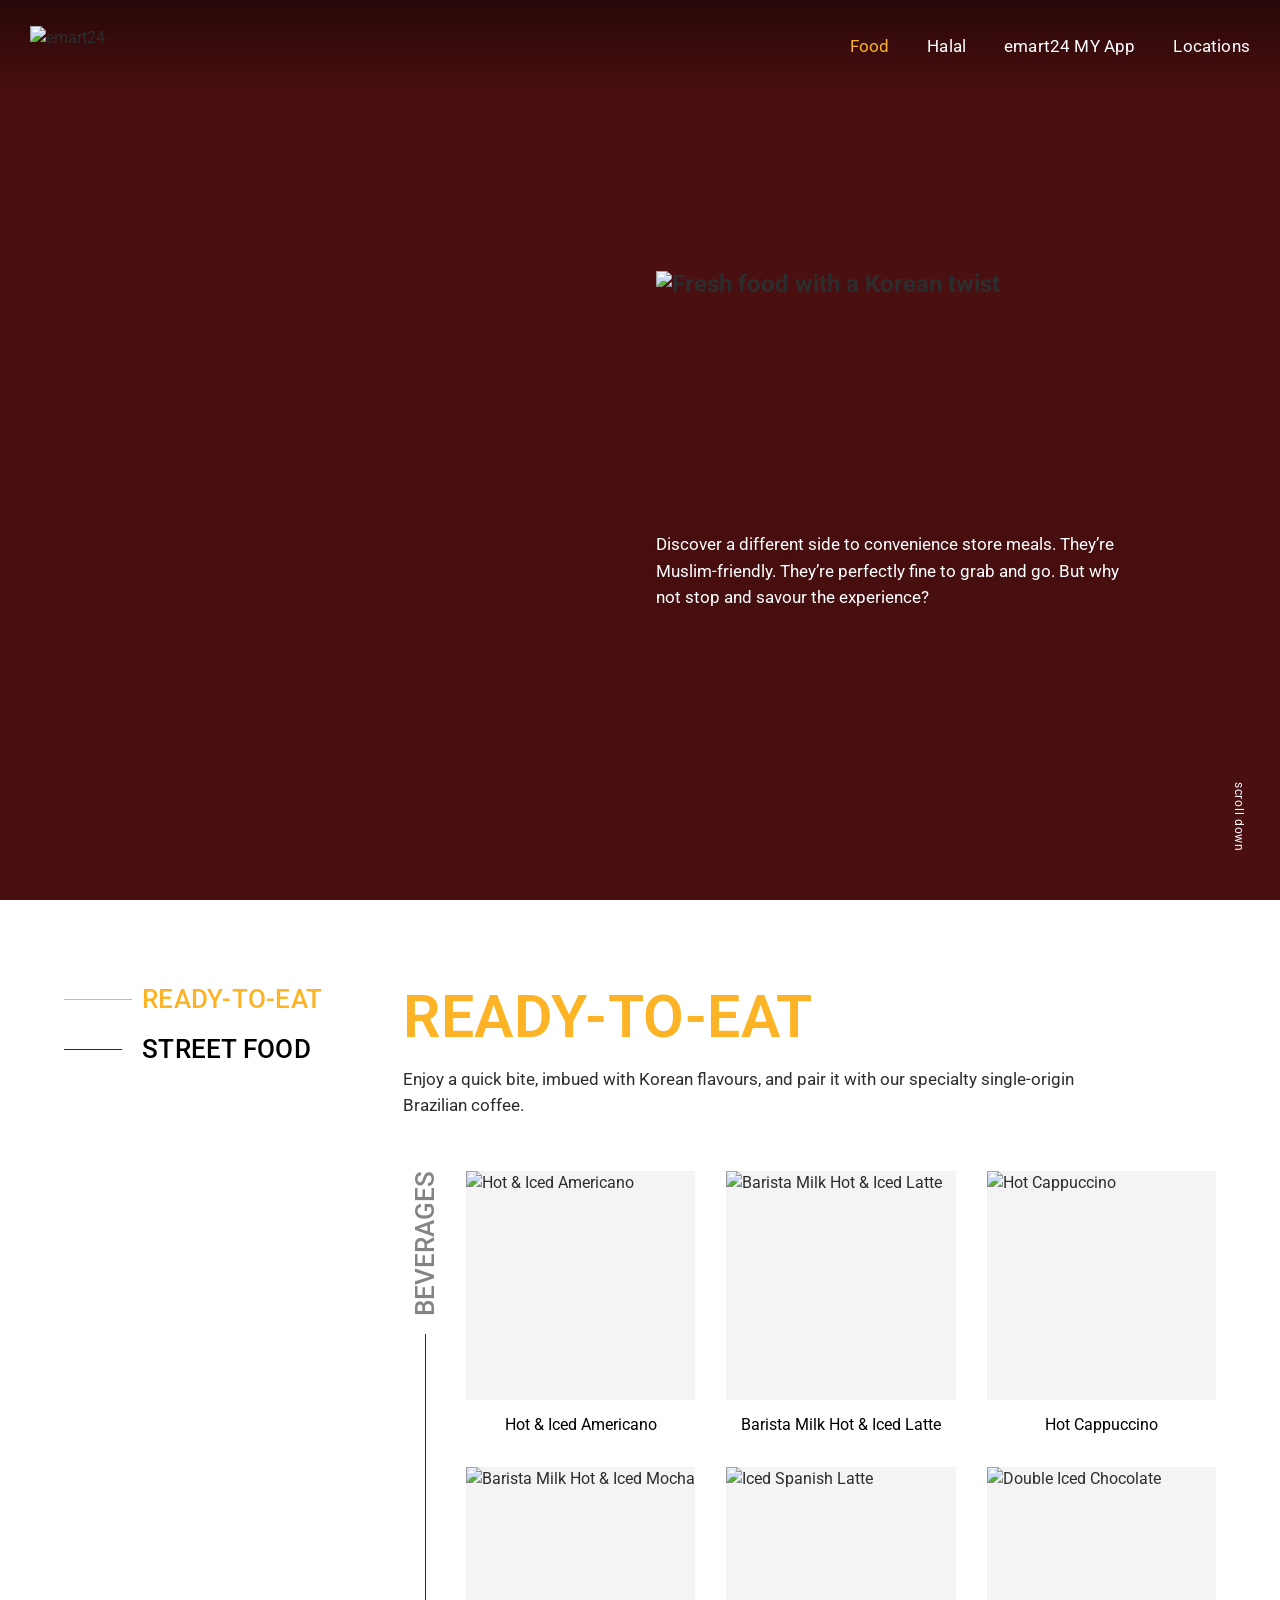
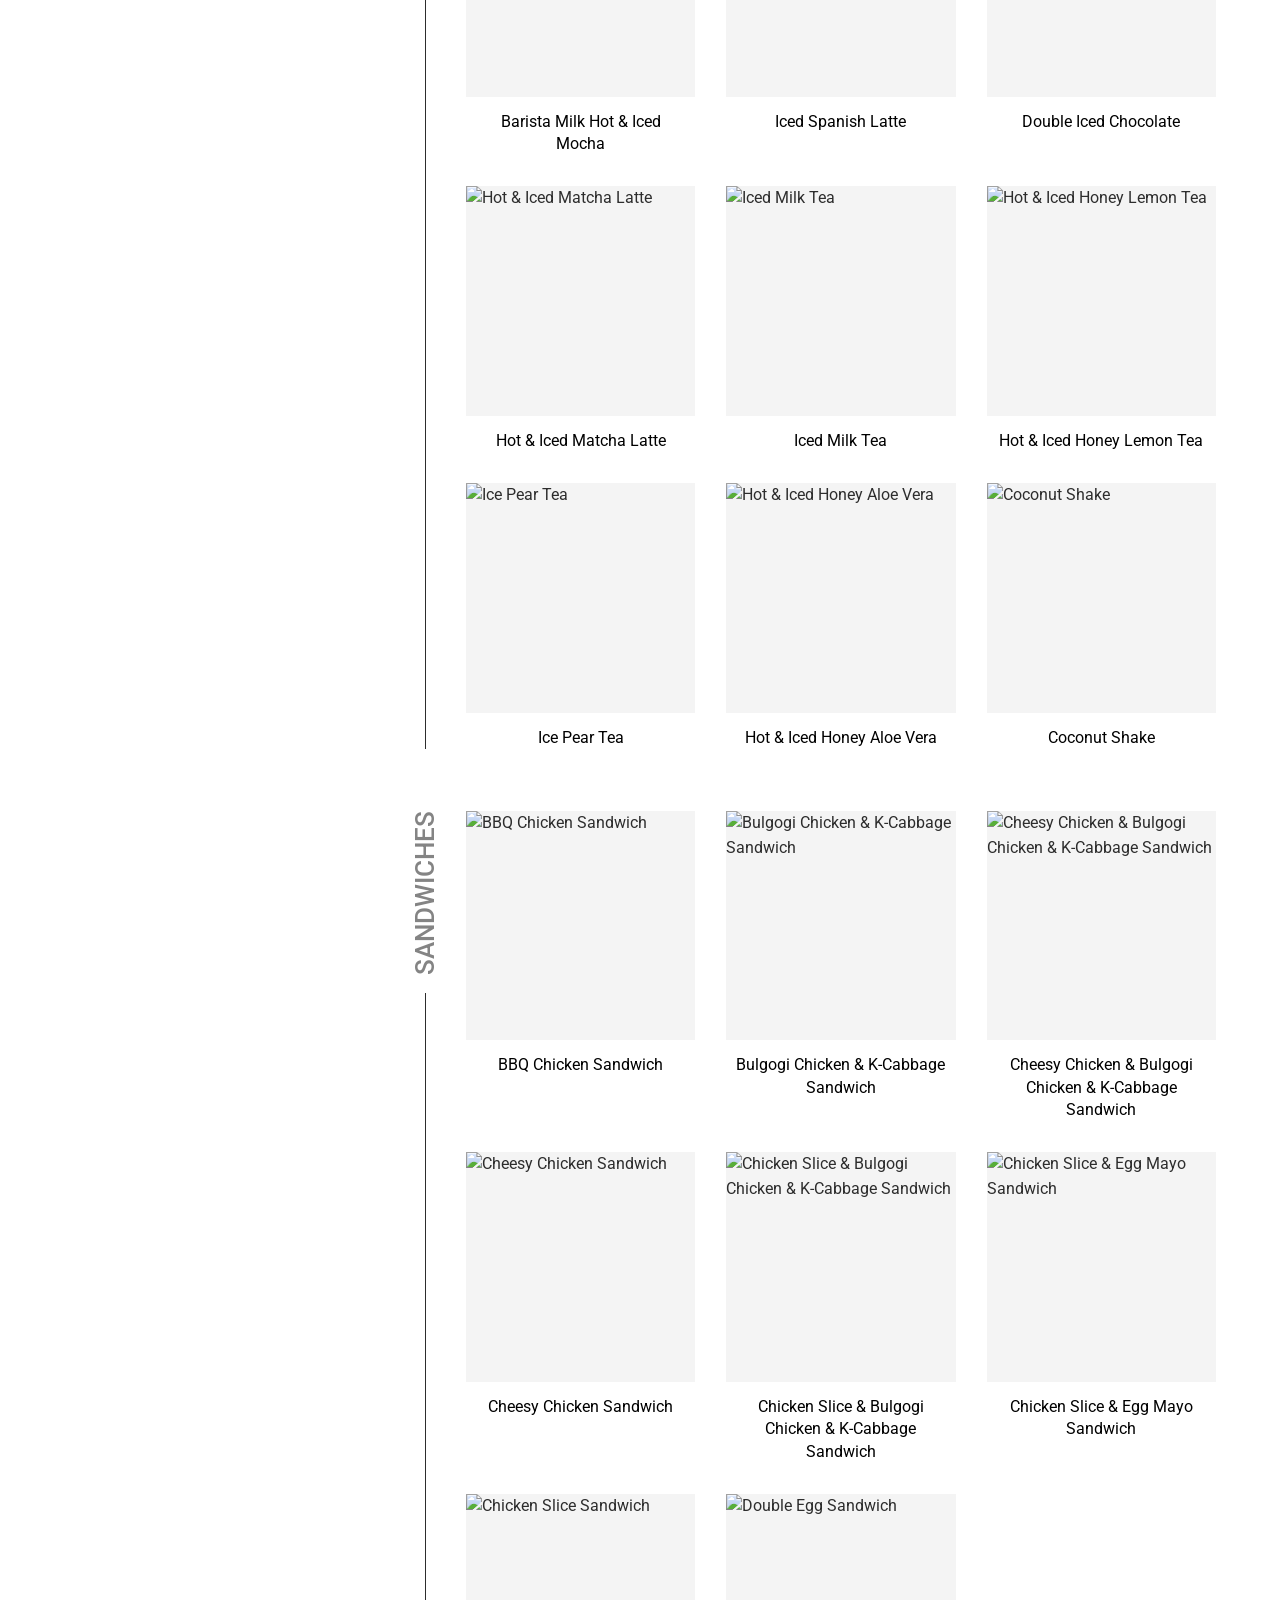
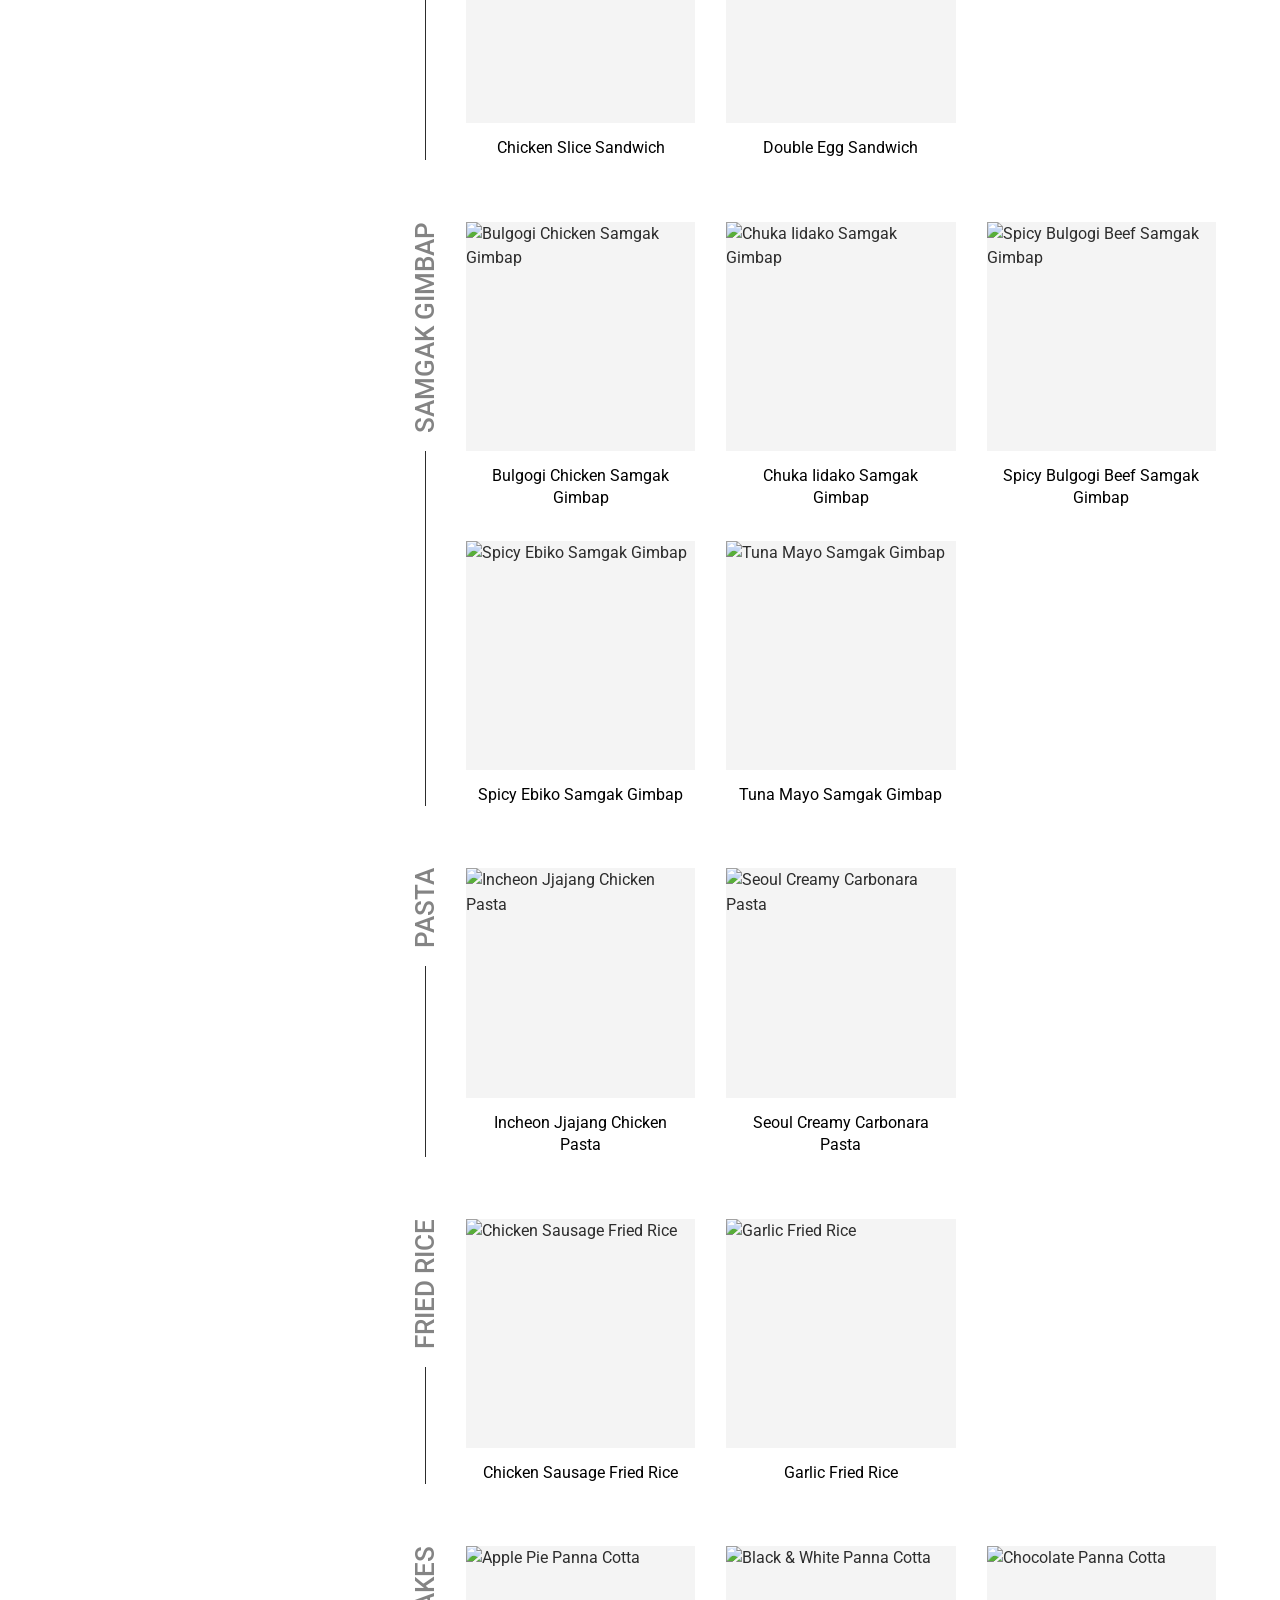
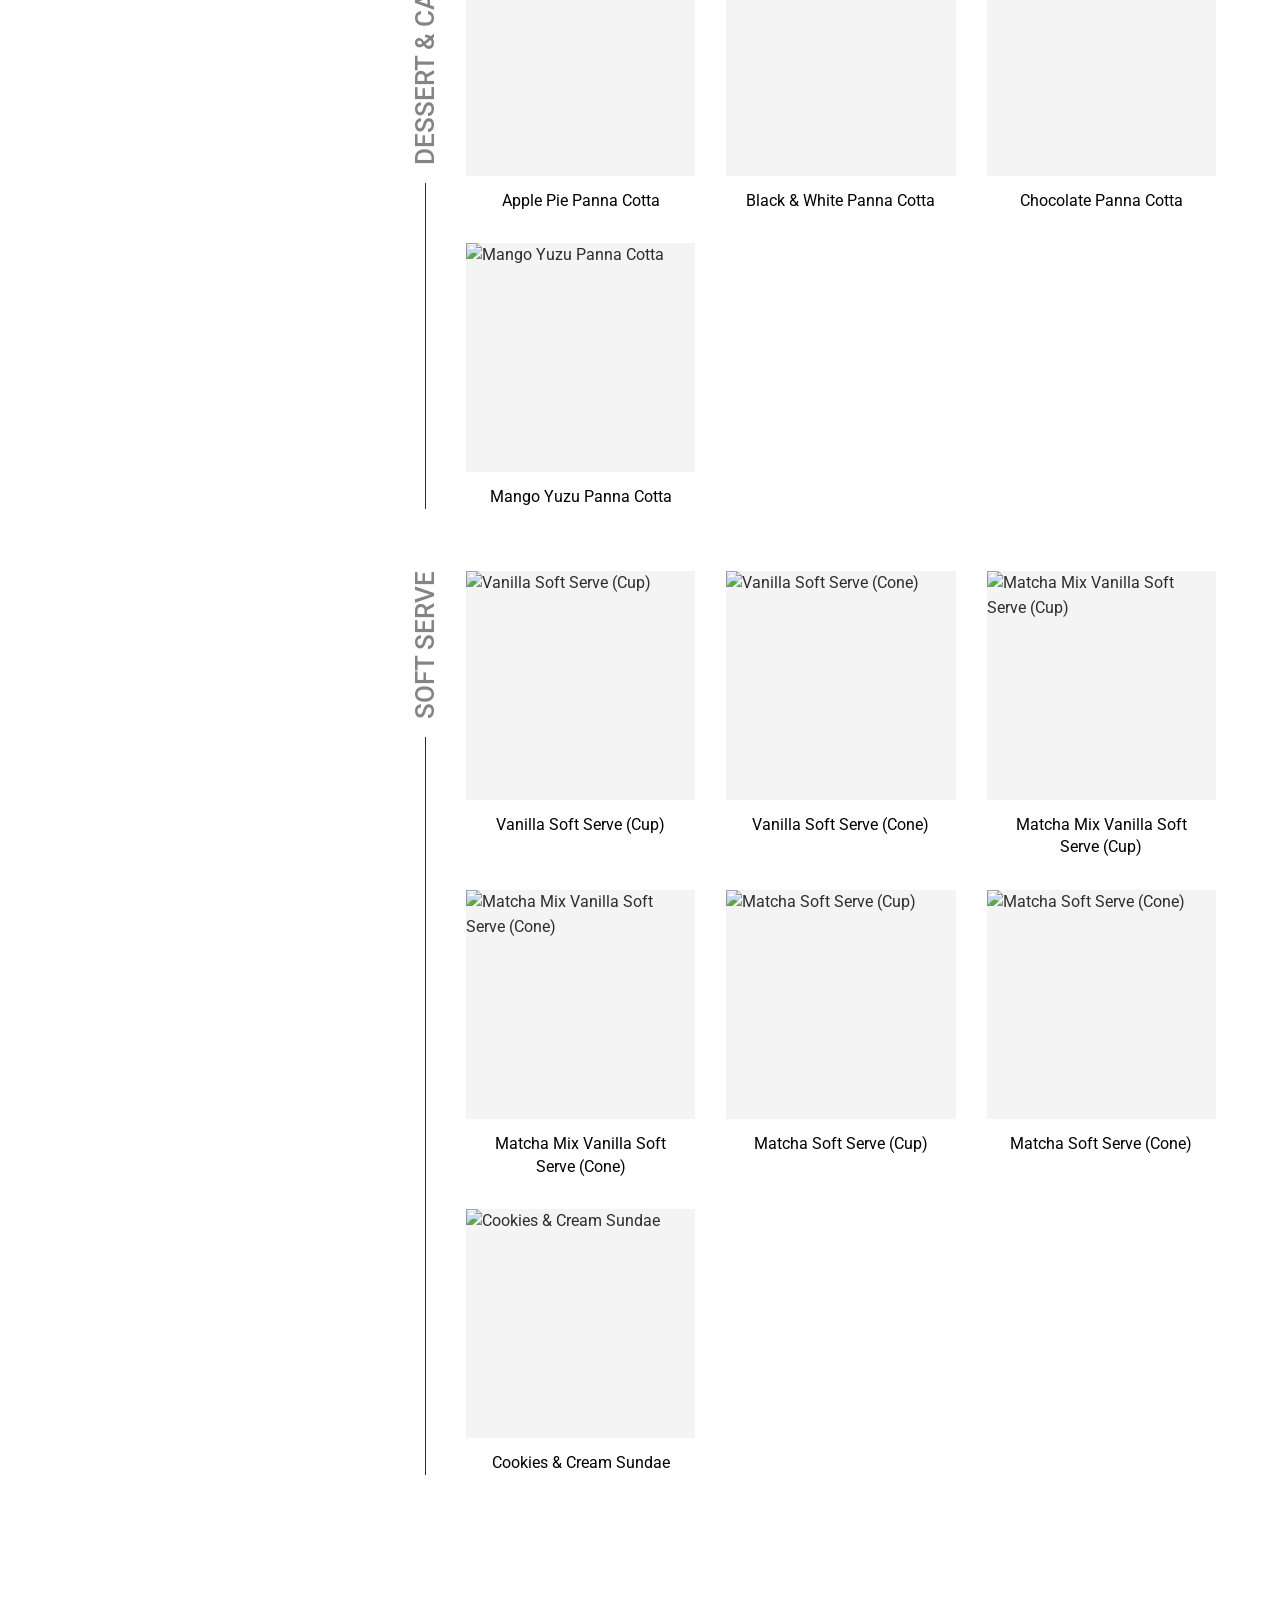
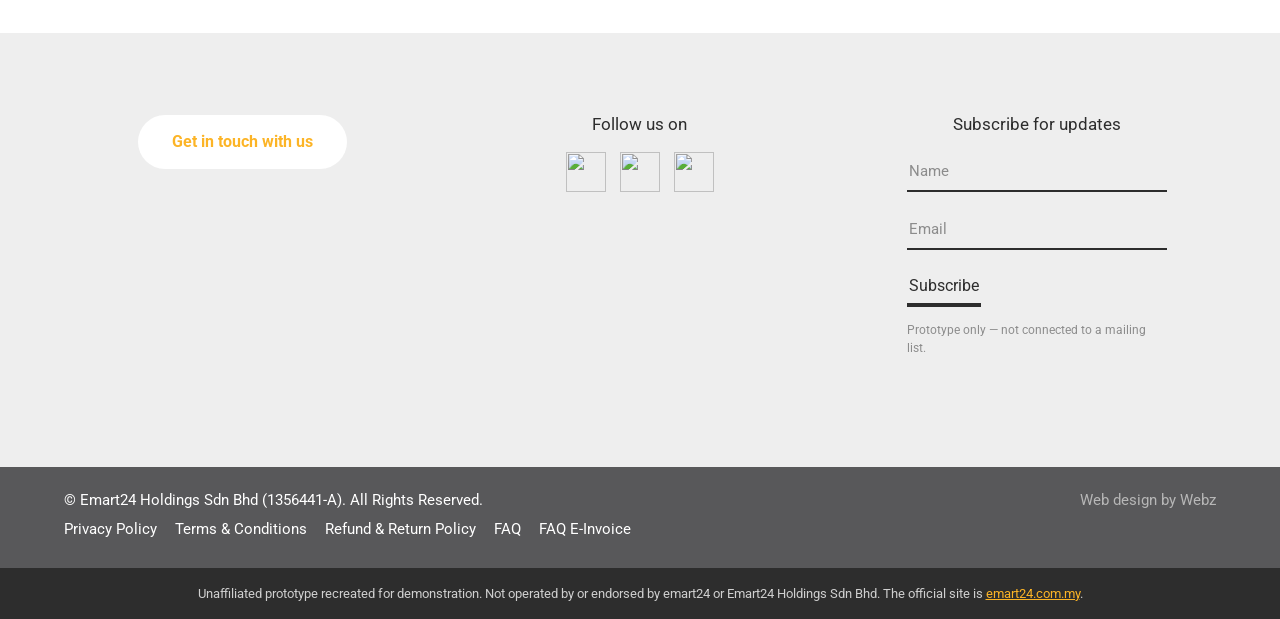
==== food.html @ 13242d99 "Add emart24 site code Four-page responsive recreation of emart24.com.my: home, food (ready-to-eat an" ====
<!DOCTYPE html>
<html lang="en">
<head>
<meta charset="utf-8">
<meta name="viewport" content="width=device-width, initial-scale=1">
<title>Food - emart24</title>
<meta name="description" content="emart24 Malaysia ready-to-eat and Korean street food menu.">
<meta name="robots" content="noindex, nofollow">
<link rel="icon" href="assets/logo.png">
<link rel="preconnect" href="https://fonts.googleapis.com">
<link rel="preconnect" href="https://fonts.gstatic.com" crossorigin>
<link href="https://fonts.googleapis.com/css2?family=Roboto:wght@300;400;500;700;900&display=swap" rel="stylesheet">
<link rel="stylesheet" href="styles.css">
</head>
<body>
<a class="sr-only" href="#main">Skip to content</a>

<header class="site-header">
  <div class="header-inner">
    <a class="brand" href="index.html" aria-label="emart24 home">
      <img src="assets/logo.png" alt="emart24" width="148" height="41">
    </a>
    <button class="nav-toggle" type="button" aria-expanded="false" aria-controls="primary-nav" aria-label="Menu">
      <span></span><span></span><span></span>
    </button>
    <nav class="main-nav" id="primary-nav" aria-label="Primary">
      <ul>
        <li><a href="food.html" aria-current="page">Food</a></li>
        <li><a href="halal.html">Halal</a></li>
        <li><a href="https://emart24.com.my/emart24-my-app/" target="_blank" rel="noopener">emart24 MY App</a></li>
        <li><a href="locations.html">Locations</a></li>
      </ul>
    </nav>
  </div>
</header>

<ul class="side-rail" aria-label="Company links">
  <li class="about"><a href="https://emart24.com.my/about/" target="_blank" rel="noopener" aria-label="About"></a><span class="rail-label" aria-hidden="true">About</span></li>
  <li class="press"><a href="https://emart24.com.my/press/" target="_blank" rel="noopener" aria-label="Press"></a><span class="rail-label" aria-hidden="true">Press</span></li>
  <li class="careers"><a href="https://emart24.com.my/careers/" target="_blank" rel="noopener" aria-label="Careers"></a><span class="rail-label" aria-hidden="true">Careers</span></li>
  <li class="contact"><a href="https://emart24.com.my/contact/" target="_blank" rel="noopener" aria-label="Contact"></a><span class="rail-label" aria-hidden="true">Contact</span></li>
  <li class="einvoice"><a href="https://emart24.com.my/faq-e-invoice/" target="_blank" rel="noopener" aria-label="FAQ E-Invoice"></a><span class="rail-label" aria-hidden="true">FAQ E-Invoice</span></li>
</ul>

<main id="main">
<section class="hero hero--inner hero--food" aria-label="Fresh food with a Korean twist">
  <div class="hero-bg" style="background-image:url('assets/food-inner-banner3.jpg')"></div>
  <div class="hero-copy shell">
    <div class="food-title">
      <h1><img src="assets/inner-title-korean-street-food.png" alt="Fresh food with a Korean twist" width="705" height="300"></h1>
      <p>Discover a different side to convenience store meals. They&rsquo;re Muslim-friendly. They&rsquo;re perfectly fine to grab and go. But why not stop and savour the experience?</p>
    </div>
  </div>
  <div class="scroll-hint" aria-hidden="true">
    <span>scroll down</span>
    <img src="assets/arrow-down.png" alt="" width="22">
  </div>

</section>
<div class="shell" data-food id="products">
  <div class="food-layout">
    <div class="food-tabs-rail" role="tablist" aria-label="Food categories"></div>
    <div class="food-panels"></div>
  </div>
</div>
</main>
<footer class="site-footer">
  <div class="shell">
    <div class="footer-top">
      <div class="footer-col">
        <a class="pill-link" href="https://emart24.com.my/contact/" target="_blank" rel="noopener">Get in touch with us</a>
      </div>
      <div class="footer-col">
        <h4>Follow us on</h4>
        <div class="social-row">
          <a href="https://www.facebook.com/emart24.my/" target="_blank" rel="noopener" aria-label="emart24 on Facebook"><img src="assets/icon-fb.png" alt="" width="40" height="40"></a>
          <a href="https://www.instagram.com/emart24.my/" target="_blank" rel="noopener" aria-label="emart24 on Instagram"><img src="assets/icon-insta.png" alt="" width="40" height="40"></a>
          <a href="https://www.tiktok.com/@emart24.my?lang=en" target="_blank" rel="noopener" aria-label="emart24 on TikTok"><img src="assets/icon-tiktok-1.png" alt="" width="40" height="40"></a>
        </div>
      </div>
      <div class="footer-col">
        <h4>Subscribe for updates</h4>
        <div class="subscribe">
          <form novalidate>
            <label class="sr-only" for="sub-name">Name</label>
            <input class="field" id="sub-name" name="name" type="text" placeholder="Name" autocomplete="name">
            <label class="sr-only" for="sub-email">Email</label>
            <input class="field" id="sub-email" name="email" type="email" placeholder="Email" autocomplete="email">
            <button type="submit">Subscribe</button>
          </form>
          <p class="footer-note">Prototype only — not connected to a mailing list.</p>
        </div>
      </div>
    </div>
  </div>
  <div class="footer-bottom">
    <div class="shell">
      <div>
        <p>&copy; Emart24 Holdings Sdn Bhd (1356441-A). All Rights Reserved.</p>
        <div class="footer-links">
        <a href="https://emart24.com.my/privacy-policy/" target="_blank" rel="noopener">Privacy Policy</a>
        <a href="https://emart24.com.my/terms-conditions/" target="_blank" rel="noopener">Terms & Conditions</a>
        <a href="https://emart24.com.my/refund-return-policy/" target="_blank" rel="noopener">Refund & Return Policy</a>
        <a href="https://emart24.com.my/faq/" target="_blank" rel="noopener">FAQ</a>
        <a href="https://emart24.com.my/faq-e-invoice/" target="_blank" rel="noopener">FAQ E-Invoice</a>
        </div>
      </div>
      <span class="credit">Web design by Webz</span>
    </div>
  </div>
</footer>

<div class="disclosure">
  Unaffiliated prototype recreated for demonstration. Not operated by or endorsed by emart24 or
  Emart24 Holdings Sdn Bhd. The official site is
  <a href="https://emart24.com.my/" target="_blank" rel="noopener">emart24.com.my</a>.
</div>

<button class="to-top" type="button" aria-label="Back to top">&#94;</button>

<script src="data.js"></script>
<script src="script.js"></script>
</body>
</html>
---- styles.css ----
/* ==========================================================================
   emart24 Malaysia — static prototype
   Palette and type sampled from emart24.com.my
   ========================================================================== */

:root {
  --yellow: #fcb426;
  --yellow-alt: #ffb81c;
  --ink: #2d2d2d;
  --grey: #58585a;
  --grey-mid: #8c8c8c;
  --grey-line: #e4e4e4;
  --grey-bg: #eee;
  --slate: #6e7a8c;
  --yellow-panel: #ffc412;
  --white: #fff;

  --header-h: 92px;
  --shell: 1208px;   /* 1152px content + 2x28px gutter, matching the source */
  --rail-w: 40px;

  --ease: cubic-bezier(0.22, 0.61, 0.36, 1);

  /* distance from shell content edge out to the viewport edge */
  --bleed: calc(max(0px, (100vw - var(--shell)) / 2) + 28px);
}

* { box-sizing: border-box; }

html { scroll-behavior: smooth; }

body {
  margin: 0;
  font-family: Roboto, "Helvetica Neue", Arial, sans-serif;
  font-size: 16px;
  line-height: 1.55;
  color: var(--ink);
  background: var(--white);
  -webkit-font-smoothing: antialiased;
  overflow-x: hidden;
}

img { max-width: 100%; display: block; }

a { color: inherit; text-decoration: none; }

h1, h2, h3, h4, h5 { margin: 0; font-weight: 700; line-height: 1.12; }

p { margin: 0 0 1.1em; }

.shell {
  width: 100%;
  max-width: var(--shell);
  margin: 0 auto;
  padding: 0 28px;
}

.sr-only {
  position: absolute;
  width: 1px; height: 1px;
  margin: -1px; padding: 0;
  overflow: hidden;
  clip: rect(0 0 0 0);
  white-space: nowrap;
  border: 0;
}

:focus-visible {
  outline: 3px solid var(--yellow);
  outline-offset: 3px;
}

/* ---------------------------------------------------------------- header -- */

.site-header {
  position: fixed;
  inset: 0 0 auto 0;
  z-index: 90;
  height: var(--header-h);
  display: flex;
  align-items: center;
  transition: background 0.3s var(--ease), height 0.3s var(--ease);
}

/* scrim so white nav stays legible on light photography */
.site-header::before {
  content: "";
  position: absolute;
  inset: 0;
  background: linear-gradient(180deg, rgba(0, 0, 0, 0.45), rgba(0, 0, 0, 0));
  opacity: 1;
  transition: opacity 0.3s var(--ease);
  pointer-events: none;
}

.site-header.is-stuck {
  height: 74px;
  background: linear-gradient(112deg, #9a9a9c 0%, var(--grey) 42%, #4c4c4e 100%);
  box-shadow: 0 2px 14px rgba(0, 0, 0, 0.18);
}

.site-header.is-stuck::before { opacity: 0; }

.header-inner {
  position: relative;
  width: 100%;
  max-width: 1360px;
  margin: 0 auto;
  padding: 0 30px;
  display: flex;
  align-items: center;
  justify-content: space-between;
  gap: 24px;
}

.brand { flex: none; }

.brand img {
  width: 148px;
  height: auto;
  transition: width 0.3s var(--ease);
}

.site-header.is-stuck .brand img { width: 124px; }

/* --- primary nav --- */

.nav-toggle {
  display: none;
  width: 46px; height: 46px;
  padding: 0;
  border: 0;
  border-radius: 6px;
  background: transparent;
  cursor: pointer;
}

.nav-toggle span {
  display: block;
  width: 24px; height: 2px;
  margin: 5px auto;
  background: var(--white);
  transition: transform 0.25s var(--ease), opacity 0.2s var(--ease);
}

.main-nav ul {
  display: flex;
  align-items: center;
  gap: 38px;
  margin: 0;
  padding: 0;
  list-style: none;
}

.main-nav a {
  display: inline-block;
  padding: 6px 0;
  color: var(--white);
  font-size: 17px;
  letter-spacing: 0.01em;
  transition: color 0.2s var(--ease);
}

.main-nav a:hover,
.main-nav a[aria-current="page"] { color: var(--yellow); }

/* ------------------------------------------------------------- side rail -- */

.side-rail {
  position: fixed;
  top: 50%;
  right: 22px;
  z-index: 85;
  transform: translateY(-50%);
  margin: 0;
  padding: 0;
  list-style: none;
}

.side-rail li { margin: 8px 0; }

.side-rail a {
  display: block;
  width: var(--rail-w);
  height: var(--rail-w);
  background-size: var(--rail-w) var(--rail-w);
  background-repeat: no-repeat;
  filter: drop-shadow(0 0 10px rgba(0, 0, 0, 0.2));
  transition: transform 0.2s var(--ease);
}

.side-rail a:hover { transform: scale(1.1); }

.side-rail .about a    { background-image: url("assets/icon-about-white.png"); }
.side-rail .press a    { background-image: url("assets/icon-menu-press.png"); }
.side-rail .careers a  { background-image: url("assets/icon-career-white.png"); }
.side-rail .contact a  { background-image: url("assets/icon-contact-white.png"); }
.side-rail .einvoice a { background-image: url("assets/icon-einvoice-white.png"); }

/* dark icon set once the rail sits over pale page body */
.side-rail.on-light .about a    { background-image: url("assets/icon-about-black.png"); }
.side-rail.on-light .press a    { background-image: url("assets/icon-menu-press-black.png"); }
.side-rail.on-light .careers a  { background-image: url("assets/icon-career-black.png"); }
.side-rail.on-light .contact a  { background-image: url("assets/icon-contact-black.png"); }
.side-rail.on-light .einvoice a { background-image: url("assets/icon-einvoice-black.png"); }

.side-rail .rail-label {
  position: absolute;
  right: calc(100% + 12px);
  top: 50%;
  transform: translateY(-50%);
  padding: 5px 11px;
  border-radius: 4px;
  background: rgba(45, 45, 45, 0.92);
  color: var(--white);
  font-size: 13px;
  white-space: nowrap;
  opacity: 0;
  pointer-events: none;
  transition: opacity 0.2s var(--ease);
}

.side-rail li { position: relative; }
.side-rail a:hover + .rail-label,
.side-rail a:focus-visible + .rail-label { opacity: 1; }

/* --------------------------------------------------------- scroll hint --- */

.scroll-hint {
  position: absolute;
  right: 30px;
  bottom: 34px;
  z-index: 6;
  display: flex;
  flex-direction: column;
  align-items: center;
  gap: 14px;
  color: var(--white);
}

.scroll-hint span {
  font-size: 12px;
  letter-spacing: 0.06em;
  writing-mode: vertical-rl;
}

.scroll-hint img {
  width: 22px;
  animation: nudge 1.9s var(--ease) infinite;
}

@keyframes nudge {
  0%, 100% { transform: translateY(0); }
  50%      { transform: translateY(9px); }
}

/* ------------------------------------------------------------------ hero -- */

.hero {
  position: relative;
  min-height: 100vh;
  display: flex;
  align-items: center;
  overflow: hidden;
  background: #4a0f10;
}

/* home: two-slide rotator */
.hero-slides { position: absolute; inset: 0; }

.hero-slide {
  position: absolute;
  inset: 0;
  background-position: center top;
  background-size: cover;
  background-repeat: no-repeat;
  opacity: 0;
  transition: opacity 0.9s var(--ease);
}

.hero-slide.is-active { opacity: 1; }

.hero-dots {
  position: absolute;
  left: 50%;
  bottom: 30px;
  z-index: 6;
  display: flex;
  gap: 10px;
  transform: translateX(-50%);
}

.hero-dots button {
  width: 11px; height: 11px;
  padding: 0;
  border: 2px solid rgba(255, 255, 255, 0.85);
  border-radius: 50%;
  background: transparent;
  cursor: pointer;
}

.hero-dots button[aria-selected="true"] { background: var(--yellow); border-color: var(--yellow); }

/* welcome strip under the home hero */
.welcome-strip {
  position: relative;
  background: var(--yellow);
  display: flex;
  align-items: flex-end;
  min-height: 96px;
}

.welcome-strip .shell {
  display: flex;
  align-items: center;
  gap: 26px;
  padding-bottom: 26px;
  min-width: 0;
}

.welcome-strip .store-anim {
  width: min(320px, 58%);
  margin-top: -74px;
  flex: none;
}

.welcome-strip .rule {
  width: 58px; height: 2px;
  background: var(--white);
  flex: none;
}

.welcome-strip p {
  margin: 0;
  color: var(--white);
  font-size: 17px;
  font-weight: 500;
}

/* inner-page heroes */
.hero--inner { min-height: 100vh; }

.hero--inner .hero-bg {
  position: absolute;
  inset: 0;
  background-position: center center;
  background-size: cover;
}

.hero-copy { position: relative; z-index: 4; width: 100%; min-width: 0; }

.hero--halal .hero-copy { padding-top: 12vh; }

.hero--halal .halal-mark { width: 108px; margin-bottom: 18px; }

.hero--halal h1 {
  color: var(--white);
  font-size: clamp(34px, 4.4vw, 58px);
  font-weight: 500;
  letter-spacing: 0.01em;
  text-transform: uppercase;
  text-shadow: 0 2px 18px rgba(0, 0, 0, 0.35);
}

.hero--halal h1 strong { font-weight: 700; display: block; }

.hero--food .hero-copy { display: flex; justify-content: flex-end; }

.hero--food .food-title { width: min(560px, 100%); min-width: 0; }

.hero--food .food-title img { width: auto; max-width: 100%; height: auto; margin-bottom: 22px; }

.hero--food .food-title p {
  max-width: 470px;
  color: var(--white);
  font-size: 17px;
  text-shadow: 0 1px 12px rgba(0, 0, 0, 0.4);
}

.hero--loc { min-height: 78vh; align-items: flex-end; }

.hero--loc .hero-copy { padding-bottom: 12vh; }

.hero--loc h1 {
  color: var(--white);
  font-size: clamp(38px, 5vw, 64px);
  text-transform: none;
  text-shadow: 0 2px 20px rgba(0, 0, 0, 0.4);
}

/* --------------------------------------------------------------- buttons -- */

.btn {
  display: inline-block;
  padding: 13px 30px;
  border: 2px solid var(--white);
  border-radius: 30px;
  background: transparent;
  color: var(--white);
  font-size: 15px;
  font-weight: 500;
  cursor: pointer;
  transition: background 0.22s var(--ease), color 0.22s var(--ease), border-color 0.22s var(--ease);
}

.btn:hover { background: var(--white); color: var(--ink); }

.btn--solid { background: var(--yellow); border-color: var(--yellow); color: var(--white); }
.btn--solid:hover { background: var(--white); border-color: var(--white); color: var(--yellow); }

.btn--dark { border-color: var(--ink); color: var(--ink); }
.btn--dark:hover { background: var(--ink); color: var(--white); }

/* ------------------------------------------------- home feature bands ---- */

.band {
  position: relative;
  min-height: 620px;
  display: flex;
  align-items: center;
  background-position: center center;
  background-size: cover;
  background-repeat: no-repeat;
}

.band .shell { position: relative; z-index: 3; min-width: 0; }

.band-copy { width: 100%; max-width: 470px; min-width: 0; color: var(--white); }

.band-copy .band-mark {
  margin-bottom: 26px;
  width: auto;
  max-width: min(400px, 100%);
  height: auto;
}

.band-copy h2 {
  font-size: 44px;
  margin-bottom: 8px;
}

.band-copy p {
  font-size: 19px;
  line-height: 1.5;
  margin-bottom: 26px;
}

.band--right { justify-content: flex-end; }
.band--right .shell { display: flex; justify-content: flex-end; }

.band--visit { min-height: 520px; text-align: center; }
.band--visit .shell { display: block; }
.band--visit .band-copy { max-width: 620px; margin: 0 auto; text-align: center; }

.band--visit h2 {
  font-size: clamp(30px, 3.4vw, 44px);
  letter-spacing: 0.04em;
  text-transform: uppercase;
  margin-bottom: 14px;
}

/* hello, neighbour lockup */
.hello-lockup { display: flex; align-items: flex-end; flex-wrap: wrap; gap: 12px; margin-bottom: 22px; min-width: 0; }
.hello-lockup h2 { font-size: 46px; margin: 0; }
.hello-lockup img { width: auto; max-width: min(250px, 100%); height: auto; margin-bottom: 4px; }

/* ------------------------------------------------------ instagram strip -- */

.ig-section { padding: 74px 0 84px; }

.ig-head {
  display: flex;
  align-items: center;
  gap: 20px;
  margin-bottom: 26px;
}

.ig-head .ig-avatar {
  width: 74px; height: 74px;
  border-radius: 50%;
  object-fit: cover;
  flex: none;
}

.ig-head h3 { font-size: 21px; margin-bottom: 2px; }

.ig-head p { margin: 0; font-size: 14px; color: var(--grey); line-height: 1.45; }

.ig-actions { display: flex; justify-content: center; gap: 14px; margin-top: 30px; flex-wrap: wrap; }

/* ---------------------------------------------------------- halal page --- */

.section { padding: 92px 0; }

.section-tight { padding: 64px 0; }

.split {
  display: grid;
  grid-template-columns: minmax(0, 544px) minmax(0, 1fr);
  align-items: center;
  gap: 60px;
}

.split h2 {
  font-size: clamp(32px, 3.6vw, 50px);
  margin-bottom: 26px;
}

.quote-rule {
  border-left: 6px solid var(--yellow);
  padding-left: 30px;
  font-size: clamp(18px, 1.7vw, 24px);
  line-height: 1.5;
  margin: 0;
}

.ekafe-photo {
  position: relative;
  /* the photo runs off the right edge of the page, as on the source */
  margin-right: calc(-1 * var(--bleed));
}

.ekafe-photo img { width: 100%; height: auto; }

/* fade the store photo into the page on its left edge, as on the source */
.ekafe-photo::after {
  content: "";
  position: absolute;
  inset: 0;
  background: linear-gradient(90deg, var(--white) 0%, rgba(255, 255, 255, 0) 46%);
  pointer-events: none;
}

/* yellow panel with the oversized rounded corner */
.pensijilan {
  display: grid;
  grid-template-columns: minmax(0, 612fr) minmax(0, 684fr);
  align-items: stretch;
  width: 90%;
  background: var(--yellow-panel);
  border-radius: 0 200px 0 0;
  overflow: hidden;
}

.pensijilan-img img { width: 100%; height: 100%; object-fit: cover; }

.pensijilan-copy {
  padding: 66px 96px 66px 78px;
  display: flex;
  flex-direction: column;
  justify-content: center;
}

.pensijilan-copy p { font-size: 17px; line-height: 1.62; color: var(--ink); }

.pensijilan-copy p:last-child { margin-bottom: 0; }

/* certified outlet list on the slate panel */
.certified {
  position: relative;
  margin-left: 10%;
  background: var(--slate);
  border-radius: 200px 0 0 0;
  padding: 96px 0;
}

.certified-inner { padding: 0 130px; }

.certified-inner > p.cert-intro { color: var(--white); font-size: 17px; margin-bottom: 30px; }

.cert-grid {
  display: grid;
  grid-template-columns: minmax(0, 475fr) minmax(0, 490fr);
  gap: 71px;
  align-items: start;
}

.cert-list { margin: 0; padding: 0; list-style: none; }

.cert-list li {
  padding: 5px 10px;
  color: var(--white);
  font-size: 18px;
}

.cert-list li:nth-child(odd) { background: rgba(0, 0, 0, 0.1); }

.cert-aside img { width: 100%; }

.cert-divider {
  height: 1px;
  margin: 56px 0;
  background: rgba(255, 255, 255, 0.55);
}

.packaged {
  display: grid;
  grid-template-columns: minmax(0, 475fr) minmax(0, 490fr);
  gap: 71px;
  align-items: center;
}

.packaged p { color: var(--white); font-size: 17px; margin: 0; }

/* news coverage */
.news-section { padding: 88px 0 100px; }

.news-section h2 {
  font-size: clamp(28px, 3vw, 40px);
  margin-bottom: 34px;
}

.news-grid {
  display: grid;
  grid-template-columns: repeat(5, 1fr);
  gap: 29px;
}

.news-card {
  position: relative;
  display: block;
  border: 3px solid var(--yellow);
  border-radius: 10px;
  padding: 0 0 60px;
  overflow: hidden;
  transition: box-shadow 0.22s var(--ease), transform 0.22s var(--ease);
}

.news-card:hover {
  transform: translateY(-4px);
  box-shadow: 0 10px 26px rgba(0, 0, 0, 0.12);
}

.news-source {
  padding: 8px 16px;
  background: var(--yellow);
  color: #000;
  font-size: 16px;
  font-weight: 400;
}

.news-date { margin: 0; padding: 20px 16px 0; font-size: 16px; color: #666; }

.news-card h4 { padding: 10px 16px 0; font-size: 16px; line-height: 1.32; font-weight: 700; }

/* read-more chevron, drawn as on the source */
.news-card::after {
  content: "";
  position: absolute;
  right: 16px;
  bottom: 16px;
  width: 34px; height: 34px;
  border: 1px solid #b7b7b7;
  border-radius: 50%;
  background: no-repeat center/8px 13px
    url("data:image/svg+xml,%3Csvg xmlns='http://www.w3.org/2000/svg' viewBox='0 0 8 13'%3E%3Cpath d='M1 1l5.5 5.5L1 12' fill='none' stroke='%23888' stroke-width='1.4' stroke-linecap='round'/%3E%3C/svg%3E");
  transition: border-color 0.2s var(--ease);
}

.news-card:hover::after { border-color: var(--yellow); }

.stay-tuned { margin-top: 44px; font-size: 20px; text-align: center; }

.stay-tuned strong { color: var(--yellow); }

/* ----------------------------------------------------------- food page --- */

.food-tabs-rail {
  display: flex;
  flex-direction: column;
  gap: 20px;
  position: sticky;
  top: 130px;
}

.food-tabs-rail button {
  position: relative;
  padding: 0 0 0 78px;
  border: 0;
  background: transparent;
  color: #000;
  font-family: inherit;
  font-size: clamp(20px, 2vw, 28px);
  font-weight: 500;
  letter-spacing: 0.01em;
  text-align: left;
  text-transform: uppercase;
  cursor: pointer;
  transition: color 0.2s var(--ease);
}

.food-tabs-rail button::before {
  content: "";
  position: absolute;
  left: 0;
  top: 50%;
  width: 58px; height: 1px;
  background: var(--ink);
  transition: background 0.2s var(--ease), width 0.2s var(--ease);
}

.food-tabs-rail button[aria-selected="true"] { color: var(--yellow); }
.food-tabs-rail button[aria-selected="true"]::before { background: var(--yellow); width: 68px; }

.food-layout {
  display: grid;
  grid-template-columns: 305px minmax(0, 1fr);
  gap: 34px;
  padding: 84px 0 96px;
}

.food-panel[hidden] { display: none; }

.food-panel > h2 {
  color: var(--yellow);
  font-size: clamp(38px, 4.6vw, 60px);
  font-weight: 600;
  letter-spacing: 0.01em;
  text-transform: uppercase;
  margin-bottom: 16px;
}

.food-panel > .lede {
  max-width: 720px;
  font-size: 17px;
  margin-bottom: 52px;
}

.cat-block {
  display: grid;
  grid-template-columns: 44px minmax(0, 1fr);
  gap: 19px;
  margin-bottom: 62px;
}

/* rotated category label, as on the source */
.cat-label {
  position: relative;
  display: flex;
  align-items: center;
  justify-content: flex-end;
  flex-direction: column;
  gap: 18px;
}

.cat-label h3 {
  writing-mode: vertical-rl;
  transform: rotate(180deg);
  color: #848484;
  font-size: clamp(20px, 2vw, 28px);
  font-weight: 500;
  text-transform: uppercase;
  white-space: nowrap;
}

.cat-label::after {
  content: "";
  width: 1px;
  flex: 1 1 40px;
  min-height: 40px;
  background: var(--ink);
}

.prod-grid {
  display: grid;
  grid-template-columns: repeat(3, 1fr);
  gap: 31px;
}

.prod-card figure { margin: 0; }

.prod-card .thumb {
  background: #f4f4f4;
  aspect-ratio: 1 / 1;
  overflow: hidden;
}

.prod-card .thumb img {
  width: 100%; height: 100%;
  object-fit: cover;
  transition: transform 0.4s var(--ease);
}

.prod-card:hover .thumb img { transform: scale(1.05); }

.prod-card figcaption {
  padding: 14px 10px 0;
  font-size: 16px;
  font-weight: 400;
  line-height: 1.4;
  text-align: center;
  color: #000;
}

/* ------------------------------------------------------ locations page --- */

.loc-section { padding: 74px 0 96px; }

.state-filter { text-align: center; margin-bottom: 56px; }

.state-filter p { font-size: 17px; margin-bottom: 20px; }

.chips {
  display: flex;
  flex-wrap: wrap;
  justify-content: center;
  gap: 12px;
}

.chips button {
  padding: 10px 22px;
  border: 0;
  border-radius: 8px;
  background: #f1f1f1;
  color: var(--grey-mid);
  font-family: inherit;
  font-size: 16px;
  cursor: pointer;
  transition: background 0.2s var(--ease), color 0.2s var(--ease);
}

.chips button:hover { background: #e6e6e6; color: var(--grey); }

.chips button[aria-pressed="true"] { background: var(--yellow); color: var(--white); }

.loc-count {
  position: absolute;
  width: 1px; height: 1px;
  margin: -1px; padding: 0;
  overflow: hidden;
  clip: rect(0 0 0 0);
  white-space: nowrap;
}

.loc-grid {
  display: grid;
  grid-template-columns: repeat(3, 1fr);
  gap: 50px 52px;
}

.loc-card h3 {
  color: var(--yellow);
  font-size: clamp(26px, 2.3vw, 32px);
  font-weight: 500;
  margin-bottom: 18px;
}

/* the source renders the state invisibly; keep it for assistive tech only */
.loc-card h3 .loc-state {
  position: absolute;
  width: 1px; height: 1px;
  margin: -1px; padding: 0;
  overflow: hidden;
  clip: rect(0 0 0 0);
  white-space: nowrap;
}

.loc-card {
  display: flex;
  flex-direction: column;
  height: 100%;
}

.loc-box {
  flex: 1;
  border: 4px solid #ccc;
  border-radius: 15px;
  padding: 30px 17px;
}

.loc-row {
  display: grid;
  grid-template-columns: 42px minmax(0, 1fr);
  gap: 14px;
  margin-bottom: 20px;
}

.loc-row:last-child { margin-bottom: 0; }

.loc-row img { width: 32px; }

.loc-row .loc-title {
  margin: 0 0 4px;
  font-size: 16px;
  font-weight: 700;
  color: #000;
}

.loc-row address {
  font-style: normal;
  font-size: 16px;
  line-height: 1.4;
  color: #000;
}

.loc-row .loc-hours { margin: 0; font-size: 16px; color: #000; }

.loc-directions {
  display: inline-flex;
  align-items: center;
  color: var(--yellow);
  font-size: 16px;
  font-weight: 700;
}

.loc-directions:hover { text-decoration: underline; }

.loc-empty { text-align: center; padding: 40px 0; color: var(--grey-mid); }

/* ---------------------------------------------------------------- footer -- */

.site-footer { background: var(--grey-bg); }

.footer-top {
  display: grid;
  grid-template-columns: repeat(3, 1fr);
  gap: 40px;
  align-items: start;
  padding: 82px 0 96px;
}

.footer-col { text-align: center; }

.footer-col h4 {
  font-size: 17px;
  font-weight: 400;
  margin-bottom: 18px;
}

.pill-link {
  display: inline-block;
  padding: 15px 34px;
  border-radius: 40px;
  background: var(--white);
  color: var(--yellow);
  font-size: 16px;
  font-weight: 700;
  transition: background 0.2s var(--ease), color 0.2s var(--ease);
}

.pill-link:hover { background: var(--yellow); color: var(--white); }

.social-row { display: flex; justify-content: center; gap: 14px; }

.social-row a { width: 40px; }

.social-row img { width: 100%; }

.subscribe { max-width: 260px; margin: 0 auto; text-align: left; }

.subscribe .field {
  width: 100%;
  padding: 10px 2px;
  border: 0;
  border-bottom: 2px solid var(--ink);
  background: transparent;
  font-family: inherit;
  font-size: 15px;
  color: var(--ink);
  margin-bottom: 18px;
}

.subscribe .field::placeholder { color: var(--grey-mid); }

.subscribe button {
  padding: 8px 2px;
  border: 0;
  border-bottom: 4px solid var(--ink);
  background: transparent;
  font-family: inherit;
  font-size: 16px;
  color: var(--ink);
  cursor: pointer;
}

.footer-note {
  margin-top: 14px;
  font-size: 12px;
  color: var(--grey-mid);
}

.footer-bottom {
  background: var(--grey);
  color: var(--white);
  padding: 22px 0 26px;
}

.footer-bottom .shell {
  display: flex;
  justify-content: space-between;
  align-items: flex-start;
  gap: 24px;
}

.footer-bottom p { margin: 0 0 6px; font-size: 15px; }

.footer-links { display: flex; flex-wrap: wrap; gap: 18px; }

.footer-links a { font-size: 15px; }
.footer-links a:hover { color: var(--yellow); }

.credit { font-size: 15px; color: #b7b7b7; }

/* disclosure that this is an unaffiliated prototype */
.disclosure {
  background: var(--ink);
  color: #cfcfcf;
  font-size: 13px;
  line-height: 1.5;
  padding: 16px 0;
  text-align: center;
}

.disclosure a { color: var(--yellow); text-decoration: underline; }

/* ------------------------------------------------------------ to top ----- */

.to-top {
  position: fixed;
  right: 0;
  bottom: 42px;
  z-index: 80;
  width: 44px; height: 44px;
  border: 0;
  border-radius: 4px 0 0 4px;
  background: rgba(88, 88, 90, 0.85);
  color: var(--white);
  font-size: 19px;
  line-height: 1;
  cursor: pointer;
  opacity: 0;
  transform: translateX(14px);
  pointer-events: none;
  transition: opacity 0.25s var(--ease), transform 0.25s var(--ease);
}

.to-top.is-shown { opacity: 1; transform: none; pointer-events: auto; }

/* ======================================================== breakpoints === */

@media (max-width: 1180px) {
  .news-grid { grid-template-columns: repeat(3, 1fr); }
  .loc-grid  { grid-template-columns: repeat(2, 1fr); }
  .pensijilan { width: 94%; border-radius: 0 150px 0 0; }
  .pensijilan-copy { padding: 56px 60px 56px 54px; }
  .certified { border-radius: 150px 0 0 0; }
  .certified-inner { padding: 0 70px; }
}

@media (max-width: 1024px) {
  :root { --header-h: 76px; }

  .side-rail { display: none; }

  .food-layout { grid-template-columns: 1fr; gap: 18px; padding-top: 60px; }

  .food-tabs-rail {
    position: static;
    flex-direction: row;
    gap: 26px;
    border-bottom: 1px solid var(--grey-line);
    padding-bottom: 14px;
    margin-bottom: 26px;
    overflow-x: auto;
  }

  .food-tabs-rail button { padding: 0 0 10px; font-size: 20px; white-space: nowrap; }
  .food-tabs-rail button::before { display: none; }
  .food-tabs-rail button[aria-selected="true"] { box-shadow: inset 0 -3px 0 var(--yellow); }

  .prod-grid { grid-template-columns: repeat(2, 1fr); }

  .split { grid-template-columns: 1fr; gap: 34px; }

  .ekafe-photo::after { display: none; }

  .pensijilan { width: 100%; grid-template-columns: 1fr; border-radius: 0 90px 0 0; }
  .pensijilan-copy { padding: 44px 30px; }

  .cert-grid, .packaged { grid-template-columns: 1fr; gap: 34px; }

  .certified { margin-left: 0; border-radius: 90px 0 0 0; padding: 64px 0; }
  .certified-inner { padding: 0 28px; }

  .ekafe-photo { margin-right: 0; }

  .band { min-height: 520px; }
  .band-copy h2, .hello-lockup h2 { font-size: 36px; }
  .hello-lockup img { width: 190px; }

  .welcome-strip .store-anim { width: 220px; margin-top: -50px; }
}

@media (max-width: 860px) {
  .nav-toggle { display: block; }

  .main-nav {
    position: absolute;
    top: 100%;
    right: 12px;
    left: 12px;
    padding: 10px;
    border-radius: 10px;
    background: rgba(45, 45, 45, 0.97);
    box-shadow: 0 14px 34px rgba(0, 0, 0, 0.28);
  }

  .main-nav[hidden] { display: none; }

  .main-nav ul { flex-direction: column; align-items: stretch; gap: 0; }

  .main-nav a { display: block; padding: 14px 16px; font-size: 16px; }

  .main-nav li + li { border-top: 1px solid rgba(255, 255, 255, 0.12); }

  .nav-toggle[aria-expanded="true"] span:nth-child(1) { transform: translateY(7px) rotate(45deg); }
  .nav-toggle[aria-expanded="true"] span:nth-child(2) { opacity: 0; }
  .nav-toggle[aria-expanded="true"] span:nth-child(3) { transform: translateY(-7px) rotate(-45deg); }

  .footer-top { grid-template-columns: 1fr; gap: 46px; padding: 56px 0 62px; }

  .footer-bottom .shell { flex-direction: column; }

  .news-grid { grid-template-columns: repeat(2, 1fr); }

  .section { padding: 62px 0; }

  .band--right .shell { justify-content: flex-start; }
}

@media (max-width: 640px) {
  .shell { padding: 0 20px; }

  .hero, .hero--inner { min-height: 88vh; }

  .hero--food .hero-copy { justify-content: flex-start; }

  .welcome-strip .shell { flex-wrap: wrap; gap: 14px; }
  .welcome-strip .store-anim { width: 180px; margin-top: -40px; }
  .welcome-strip .rule { display: none; }

  .loc-grid, .prod-grid, .news-grid { grid-template-columns: 1fr; }

  .cat-block { grid-template-columns: 1fr; gap: 12px; }

  .cat-label { flex-direction: row; justify-content: flex-start; align-items: center; }
  .cat-label h3 { writing-mode: horizontal-tb; transform: none; font-size: 21px; }
  .cat-label::after { height: 1px; width: auto; flex: 1; min-height: 0; }

  .band-copy h2, .hello-lockup h2 { font-size: 30px; }
  .hello-lockup { flex-wrap: wrap; gap: 6px; }

  .chips button { padding: 9px 16px; font-size: 15px; }

  .scroll-hint { display: none; }

  .to-top { bottom: 20px; }
}

@media (prefers-reduced-motion: reduce) {
  html { scroll-behavior: auto; }
  *, *::before, *::after {
    animation-duration: 0.001ms !important;
    animation-iteration-count: 1 !important;
    transition-duration: 0.001ms !important;
  }
}
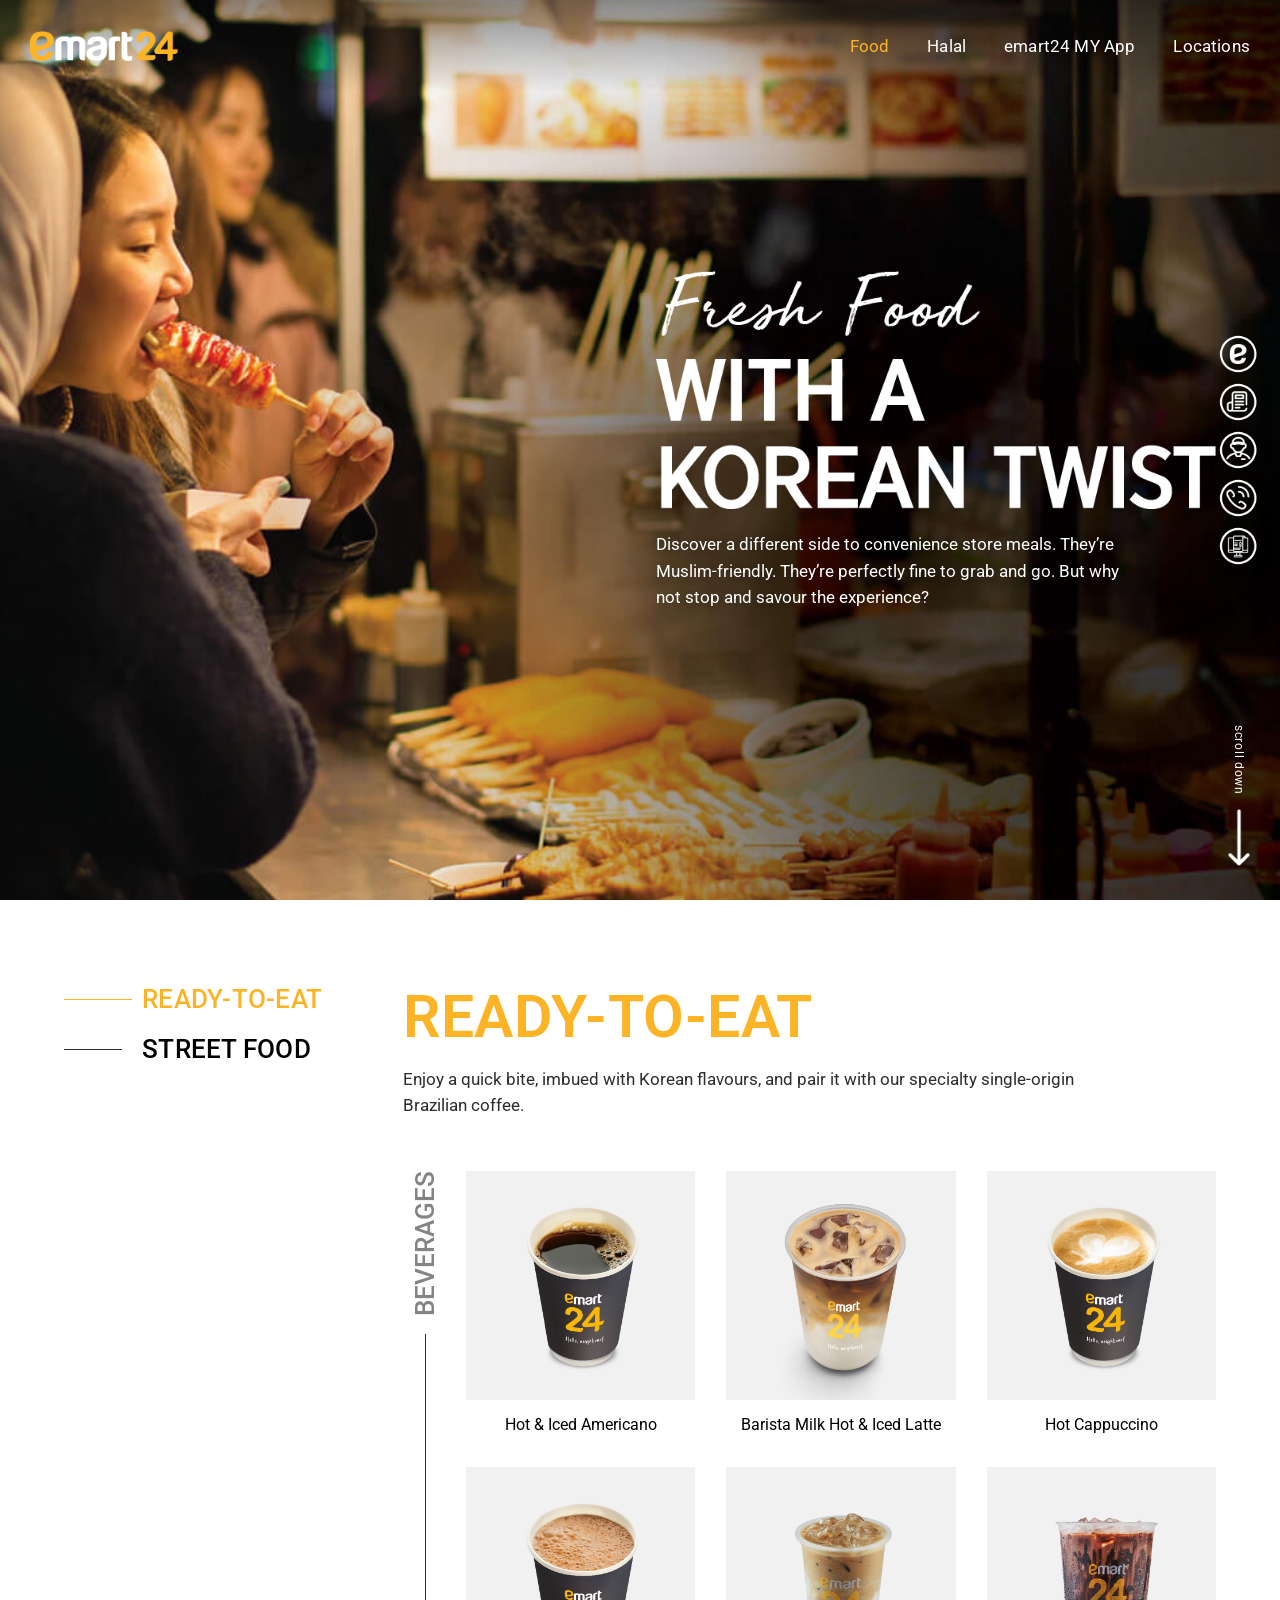
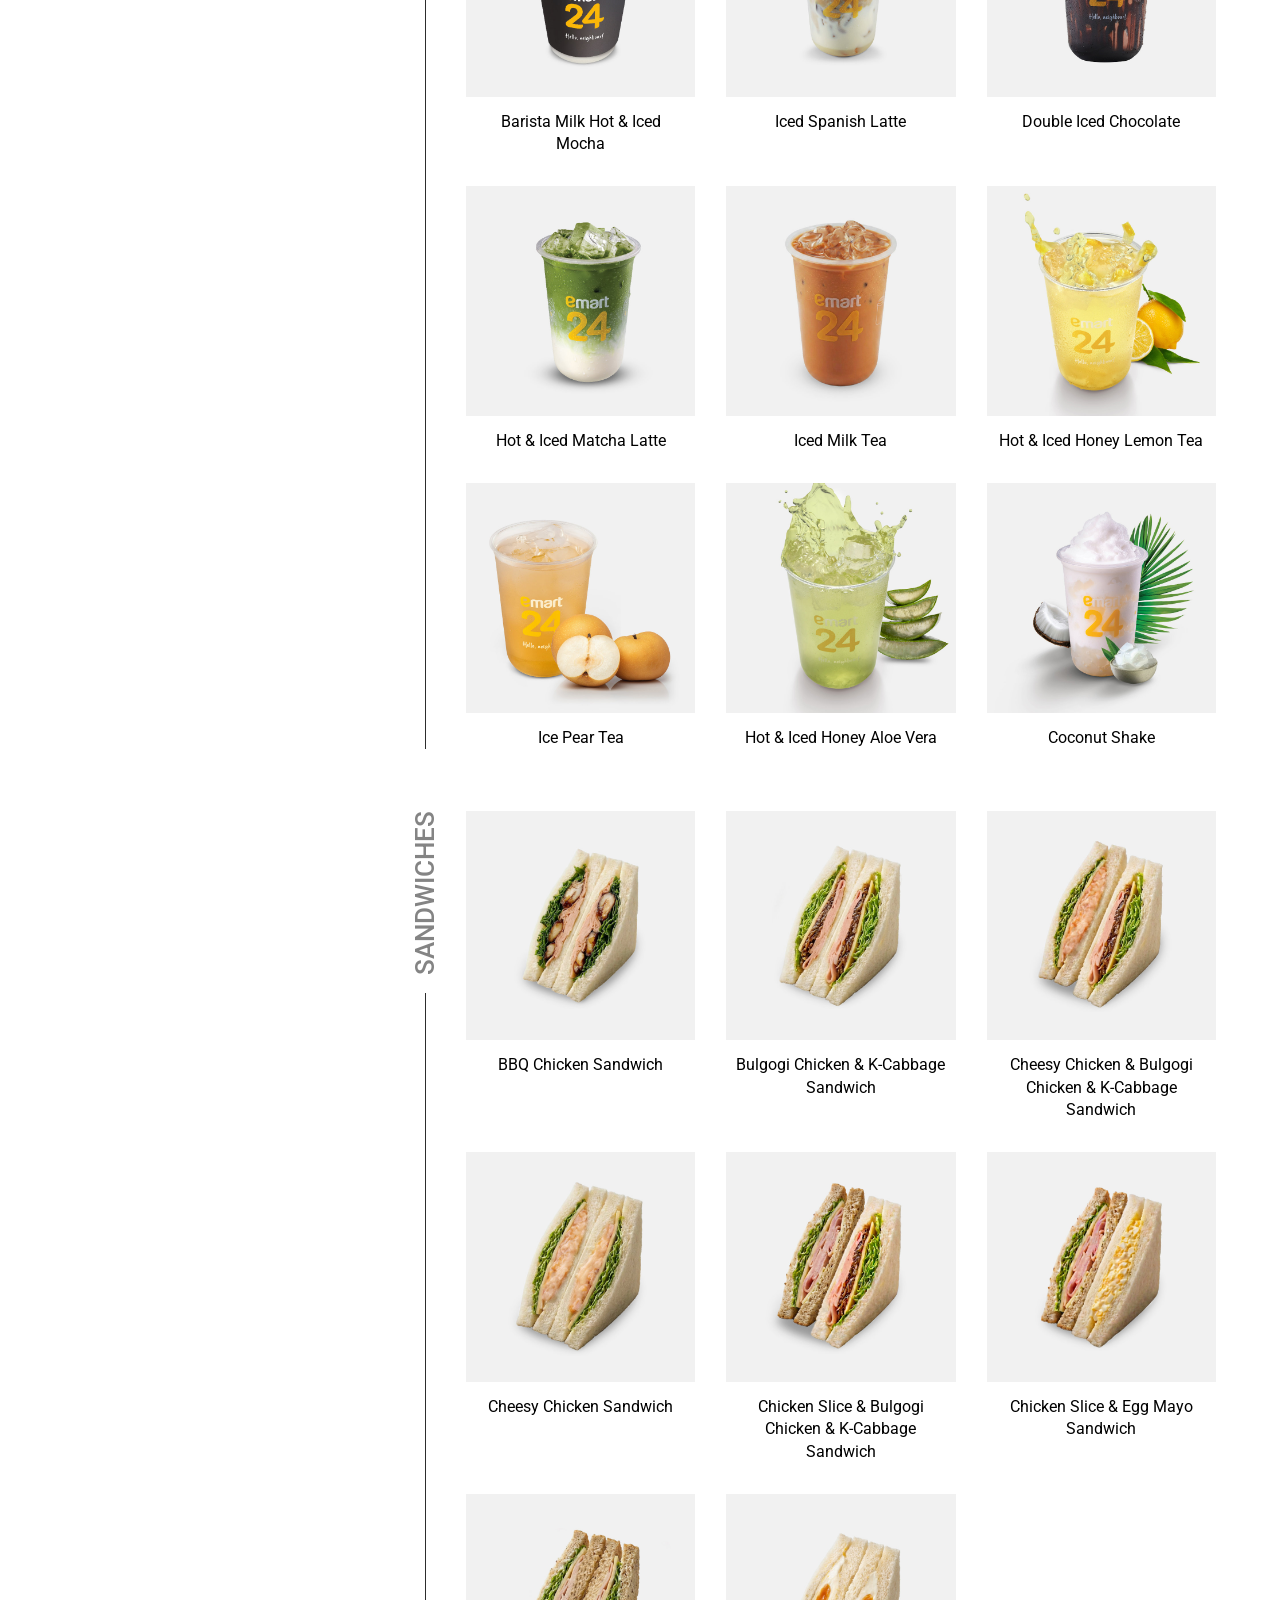
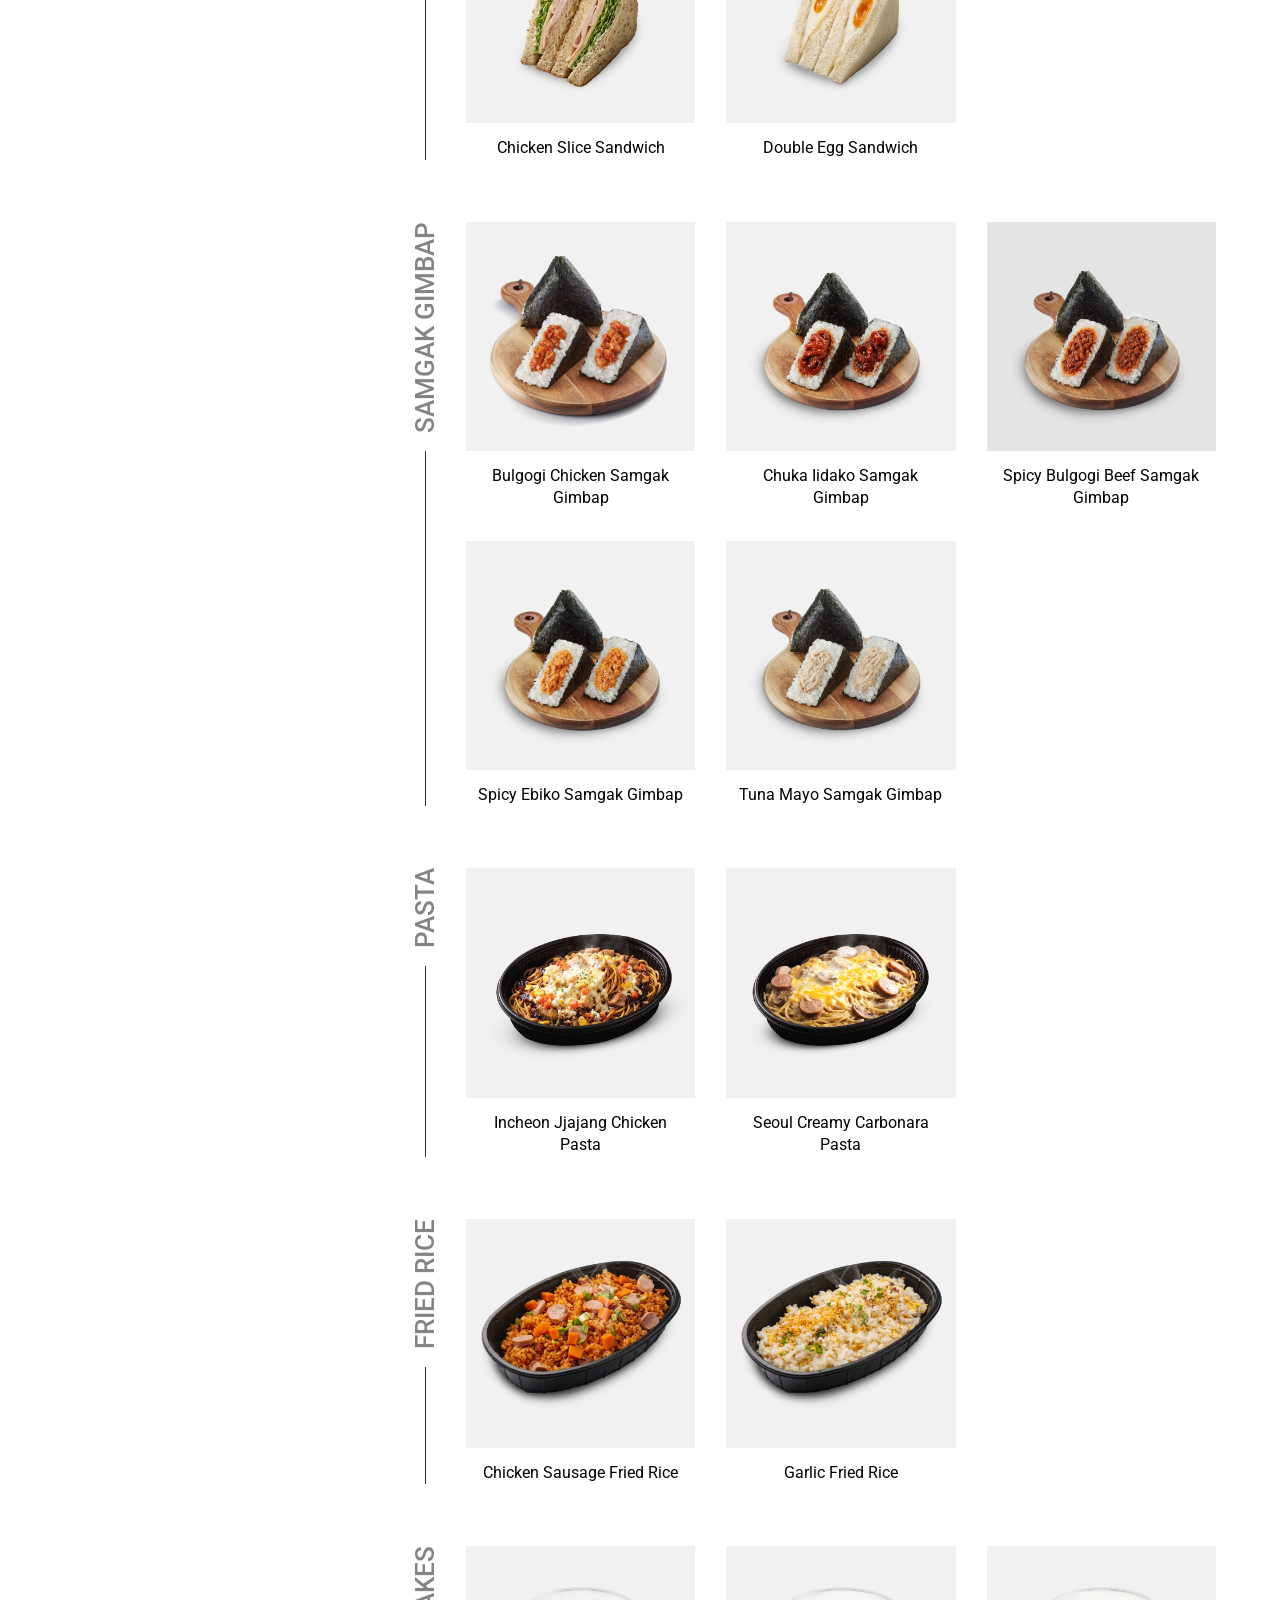
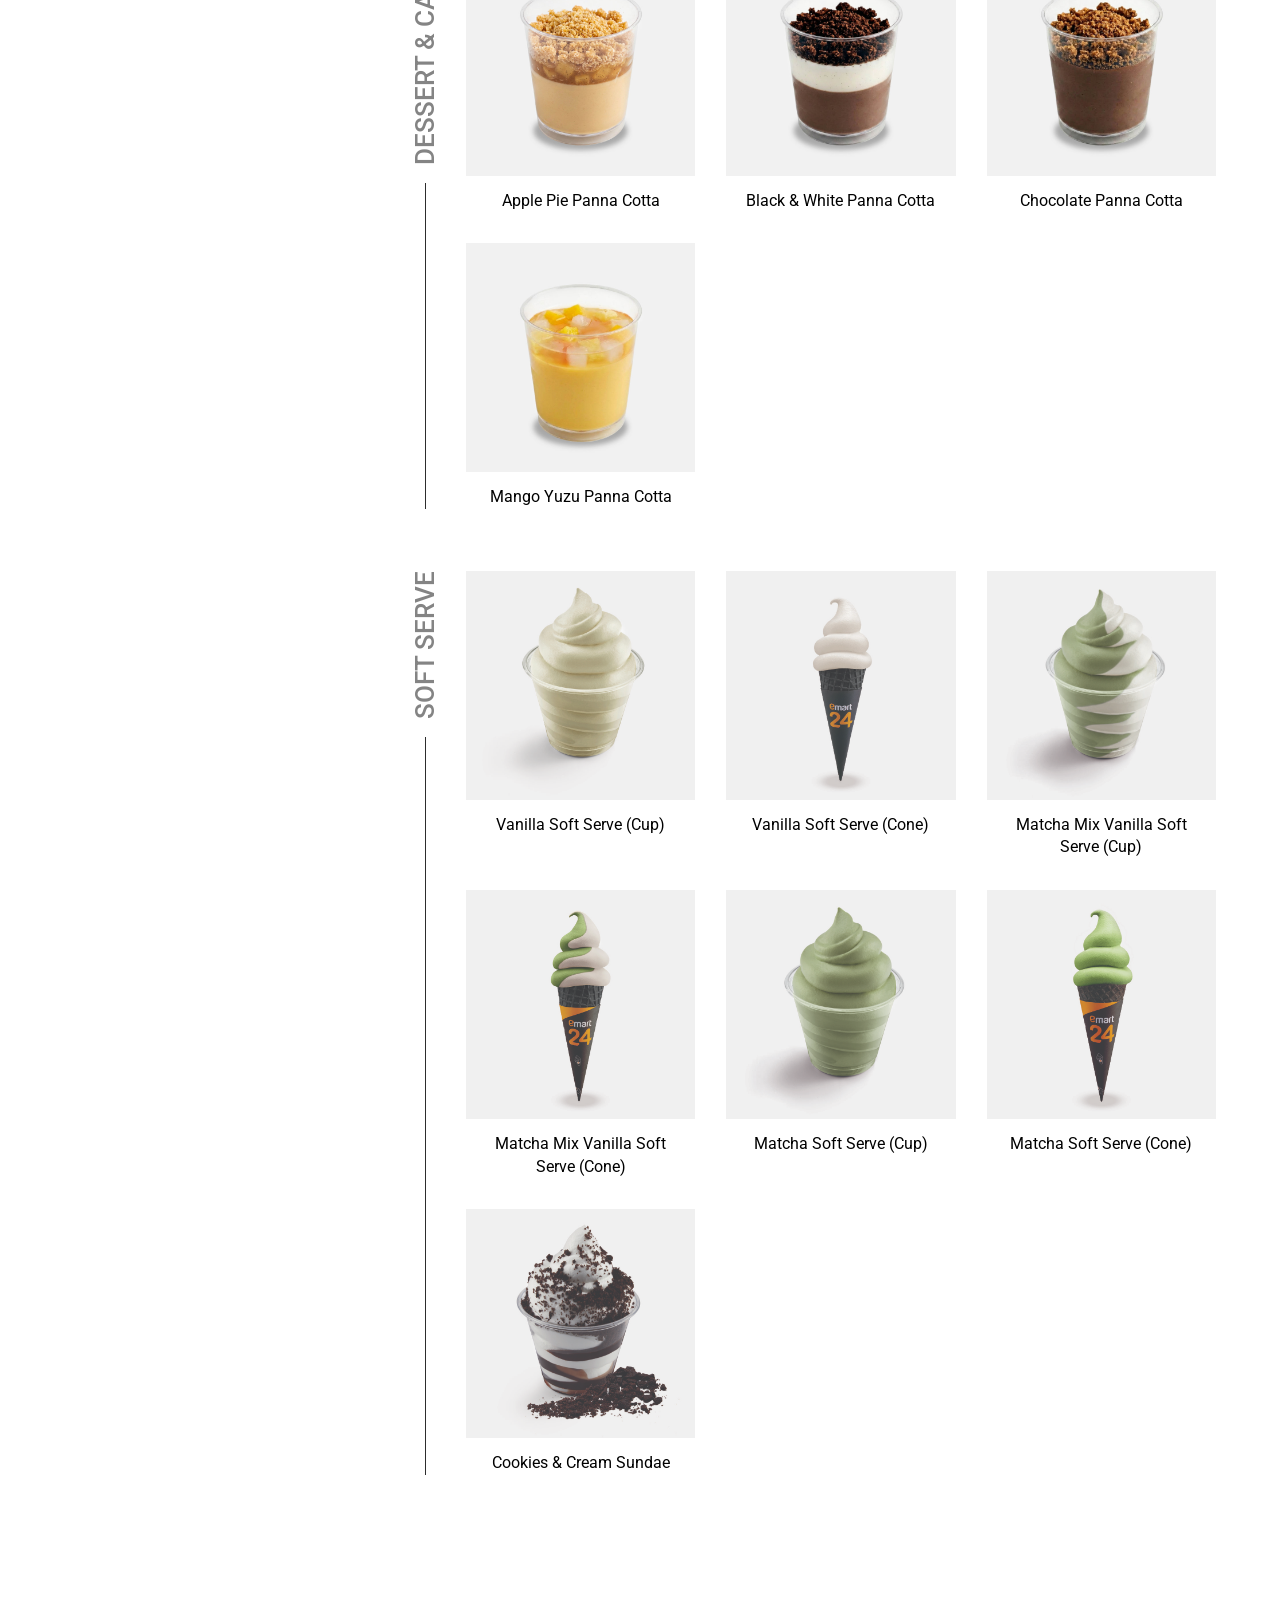
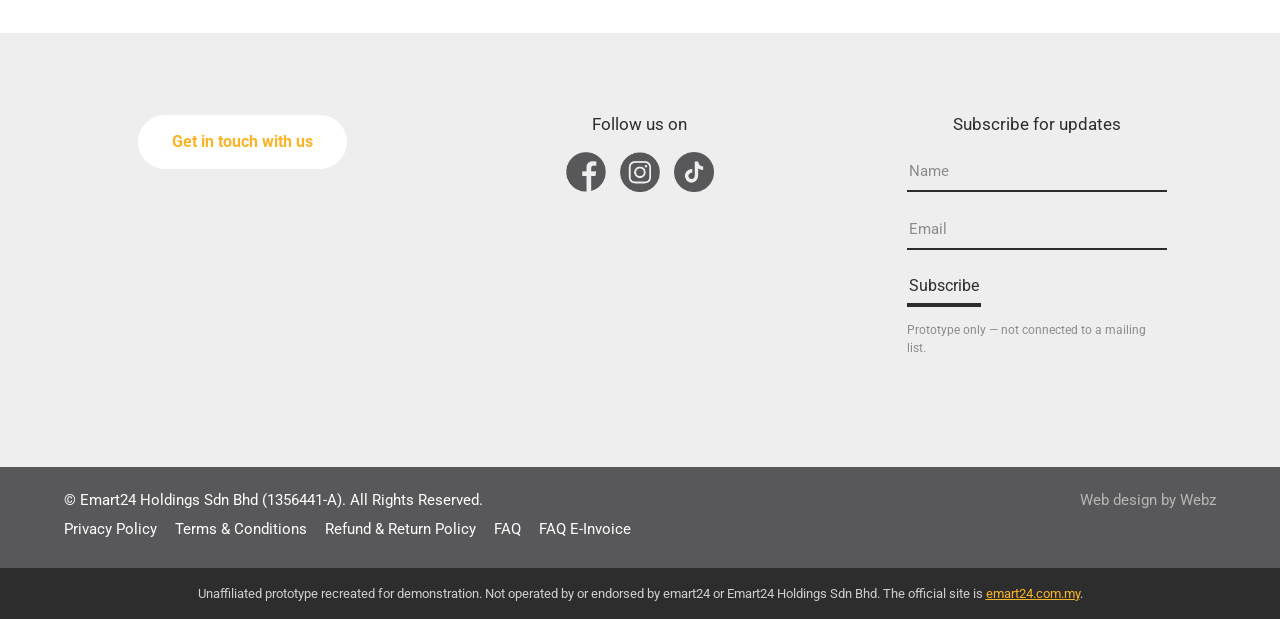
==== commit 82f988e2: "Add BotBonnie WebChat Loads the SDK once per page and initialises it via window.BBAsyncInit with the" ====
--- a/food.html
+++ b/food.html
@@ -120,5 +120,18 @@
 
 <script src="data.js"></script>
 <script src="script.js"></script>
+
+<script>
+  // BotBonnie WebChat. Page ID only — never place API tokens, API secrets
+  // or CRM encryption keys in static frontend code.
+  const BOTBONNIE_PAGE_ID = "page-76f0f7a558854c7aa46afcc6";
+
+  window.BBAsyncInit = function () {
+    BB.init({
+      appId: BOTBONNIE_PAGE_ID
+    });
+  };
+</script>
+<script async type="text/javascript" src="https://asset.botbonnie.com/sdk/sdk.js"></script>
 </body>
 </html>
--- a/styles.css
+++ b/styles.css
@@ -1018,7 +1018,8 @@
 .to-top {
   position: fixed;
   right: 0;
-  bottom: 42px;
+  /* clears the BotBonnie launcher, which is fixed at right:20px bottom:20px (60x60) */
+  bottom: 96px;
   z-index: 80;
   width: 44px; height: 44px;
   border: 0;
@@ -1154,7 +1155,7 @@
 
   .scroll-hint { display: none; }
 
-  .to-top { bottom: 20px; }
+  .to-top { bottom: 96px; }
 }
 
 @media (prefers-reduced-motion: reduce) {
